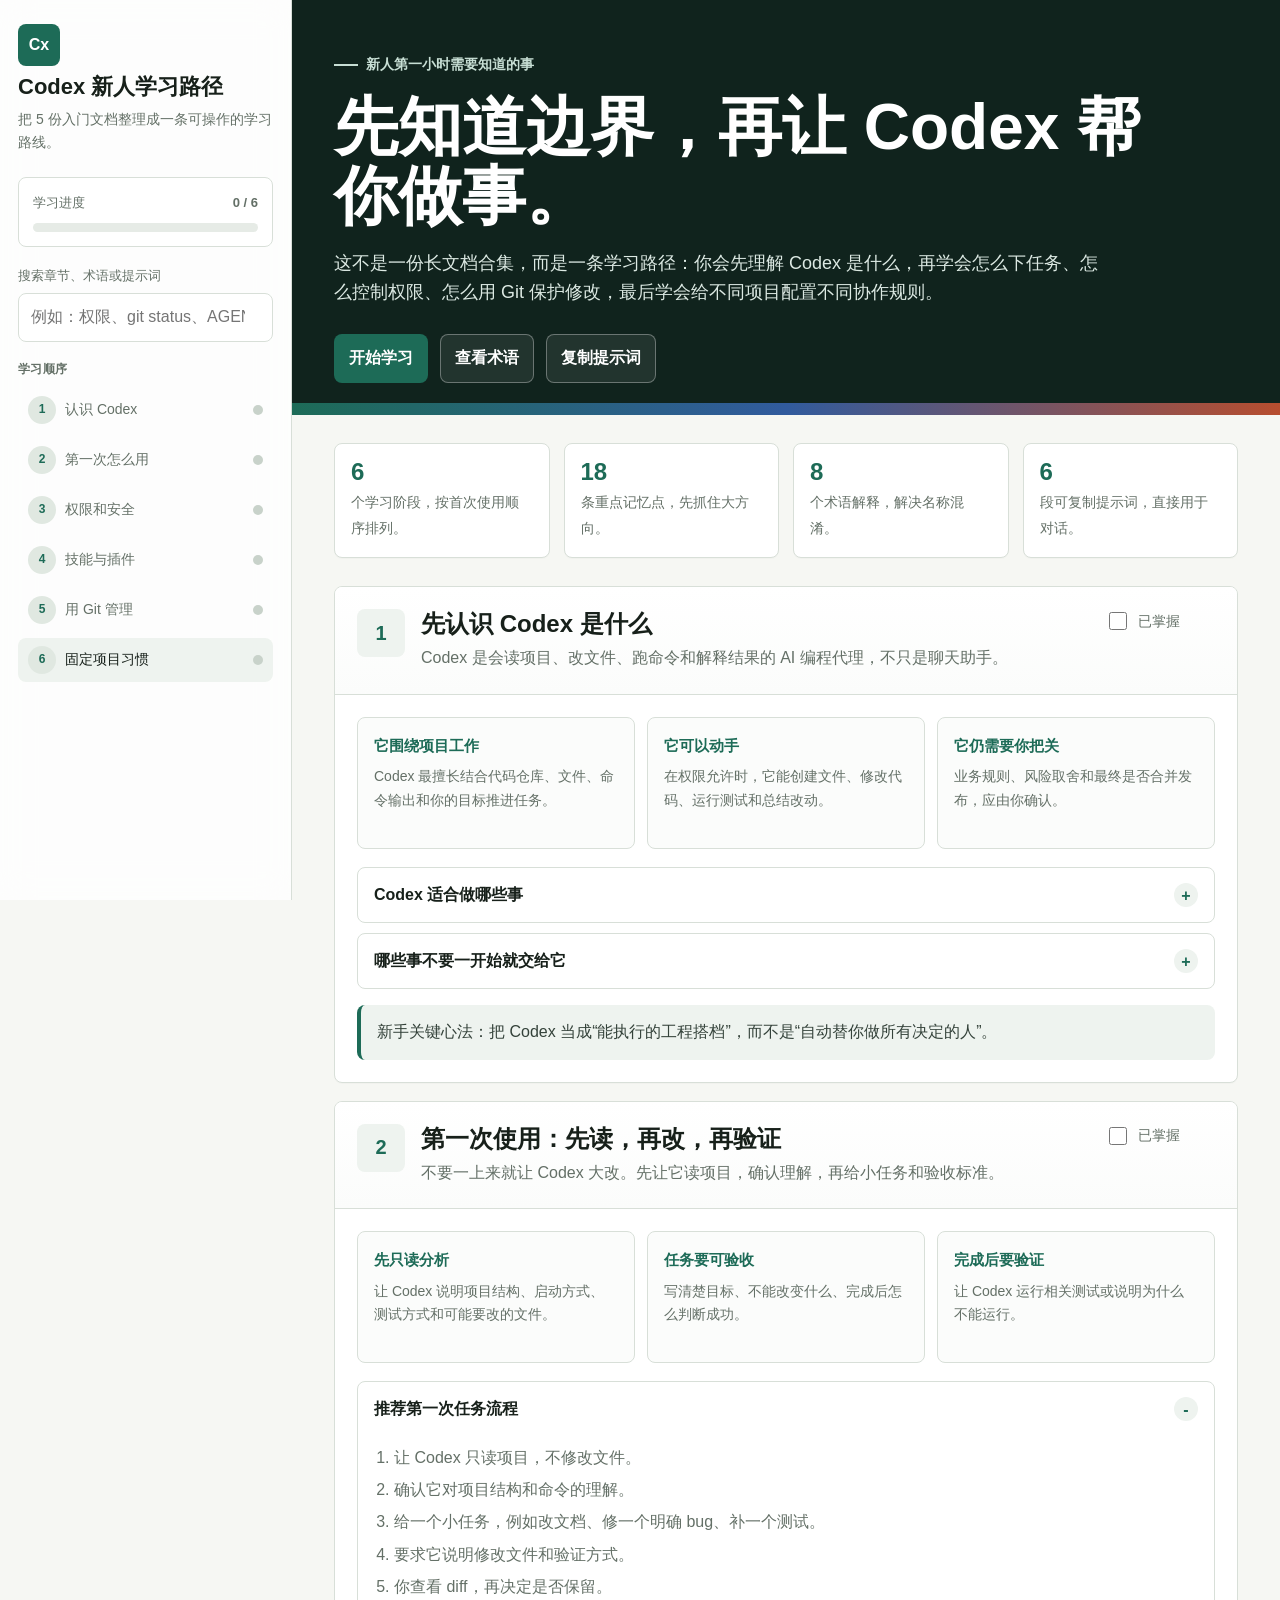
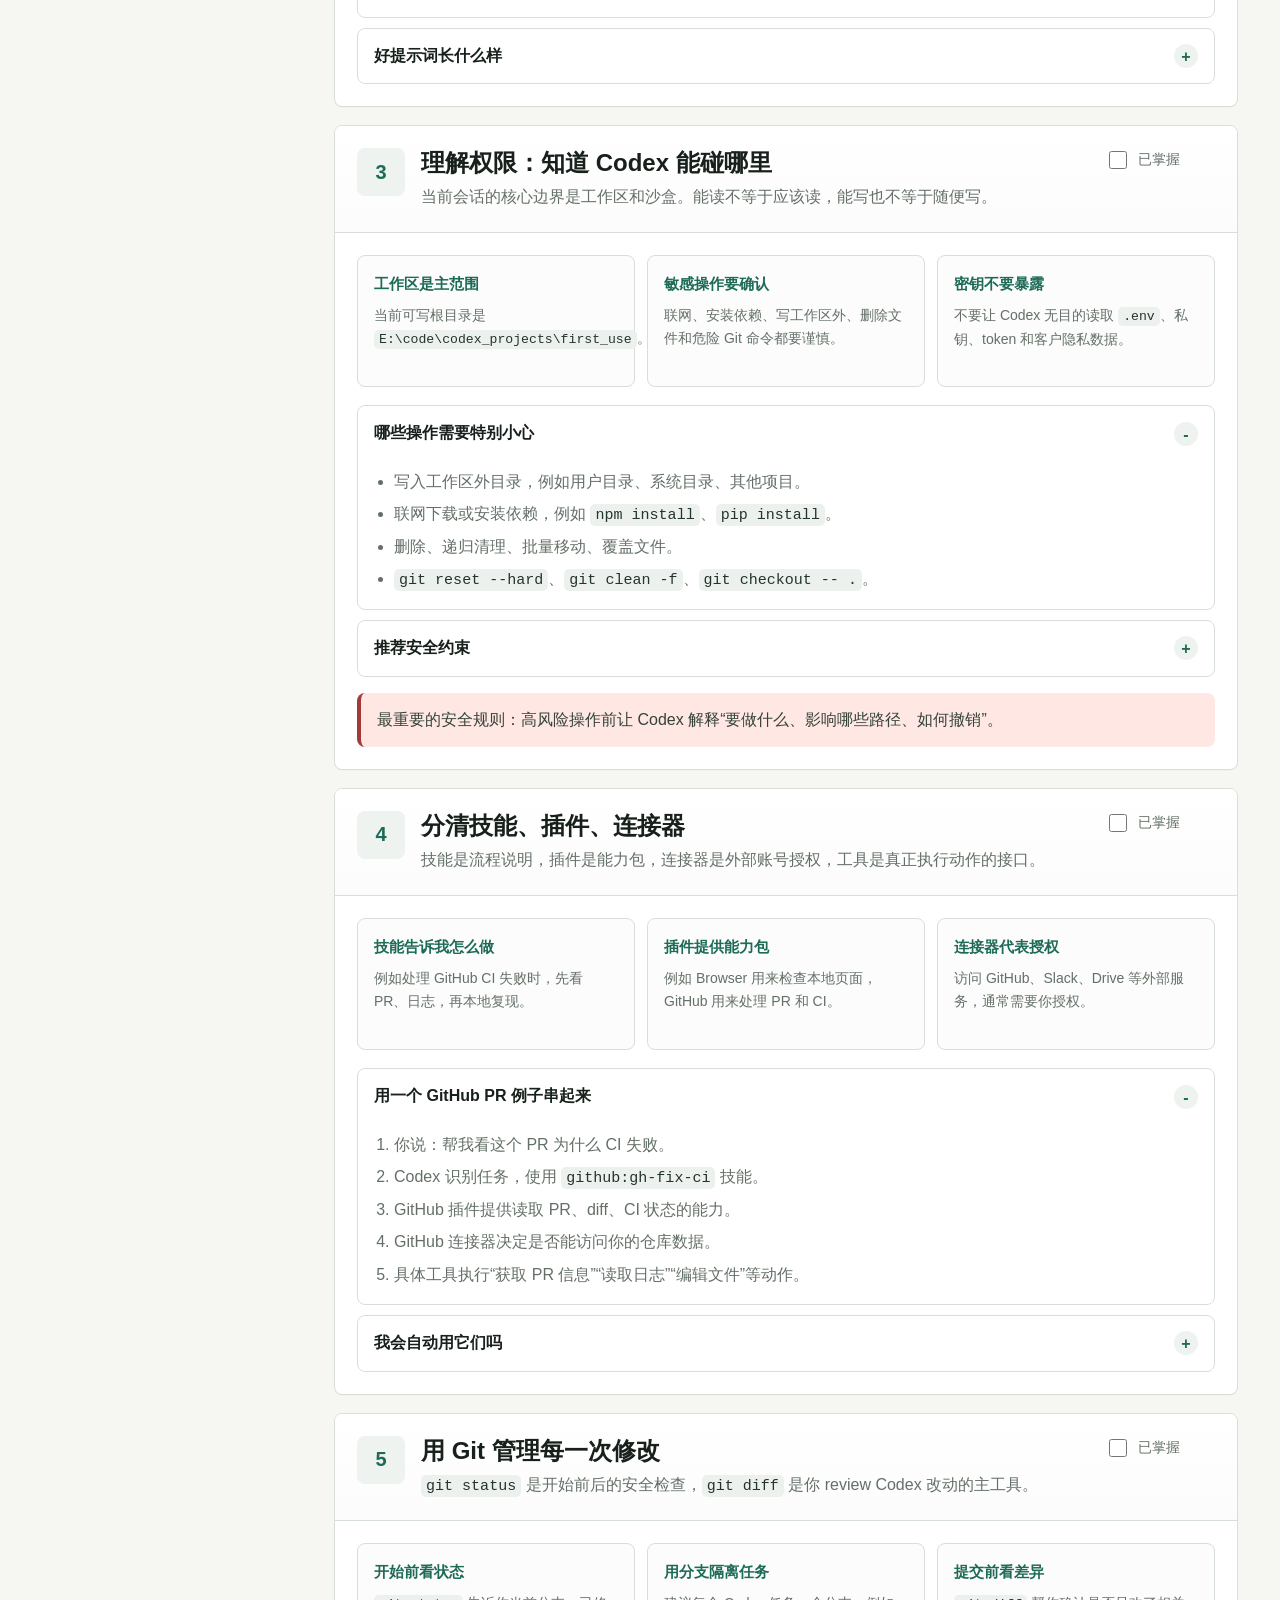
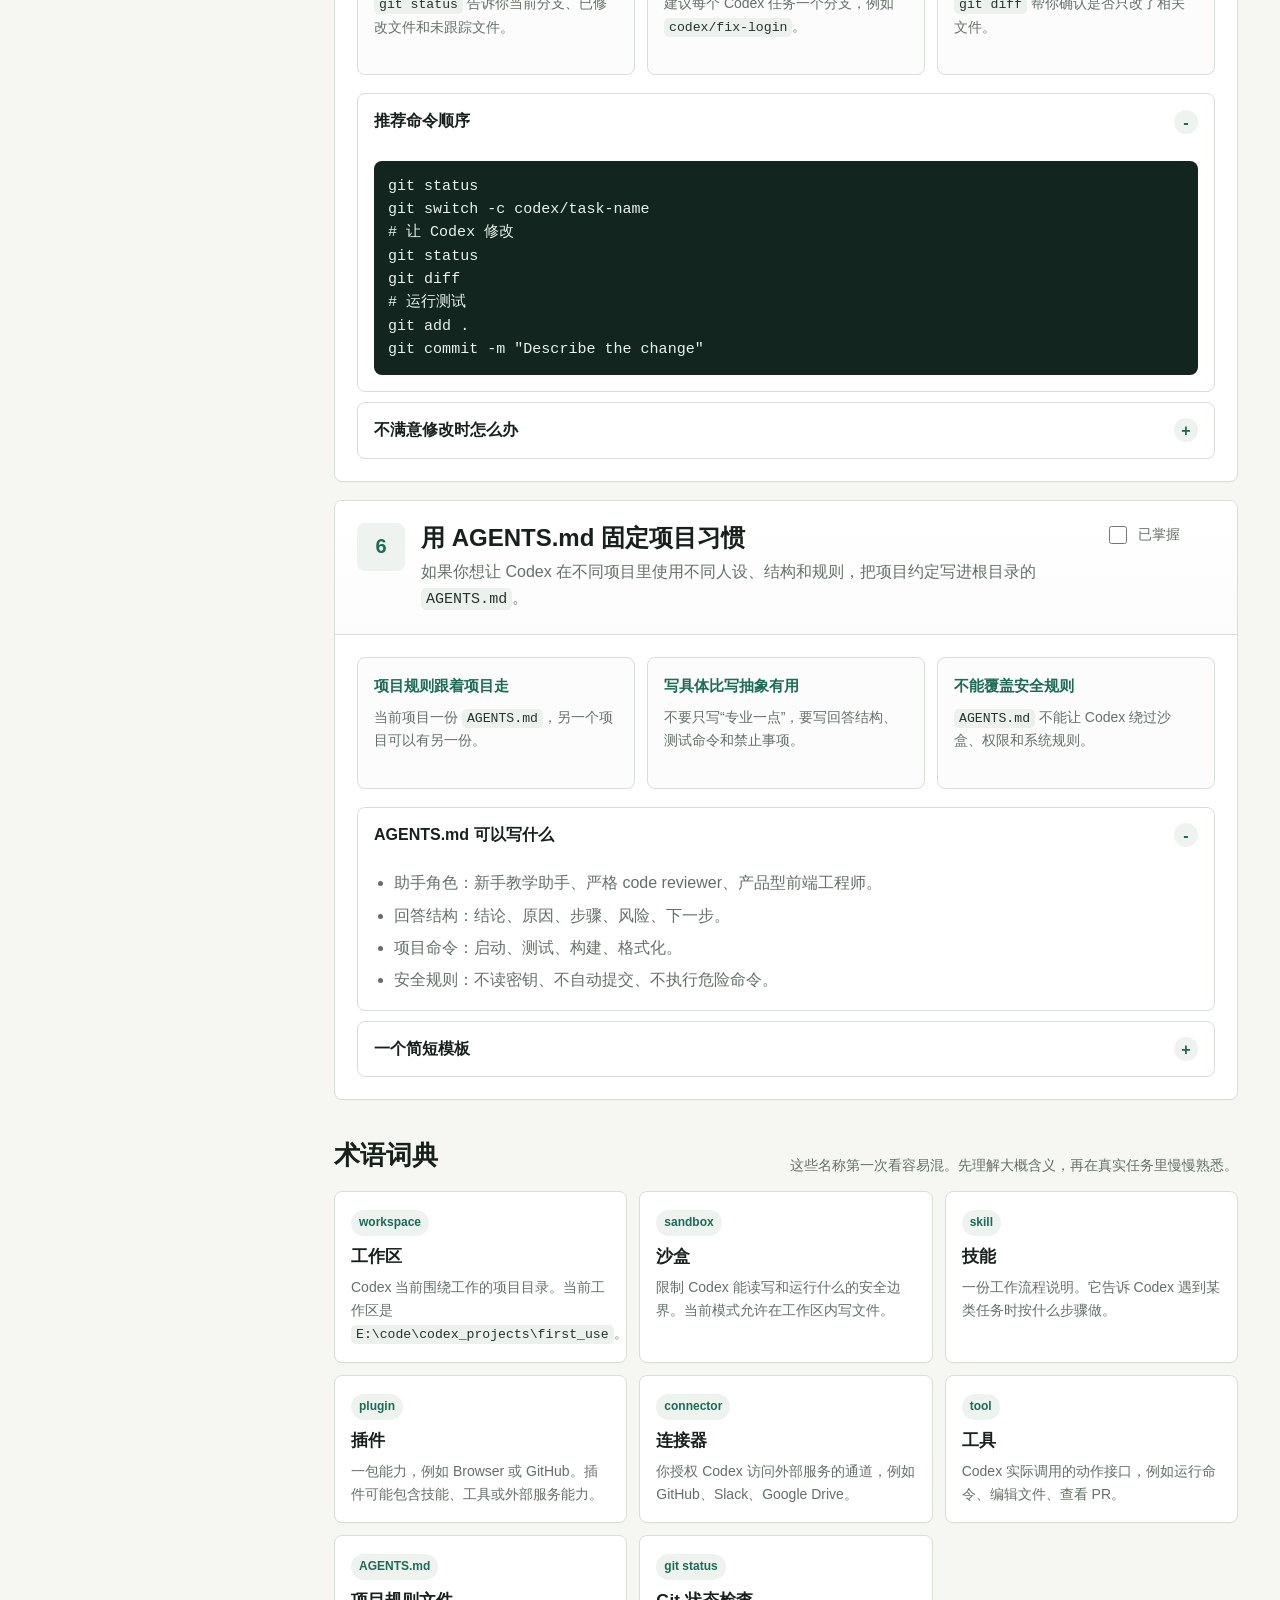
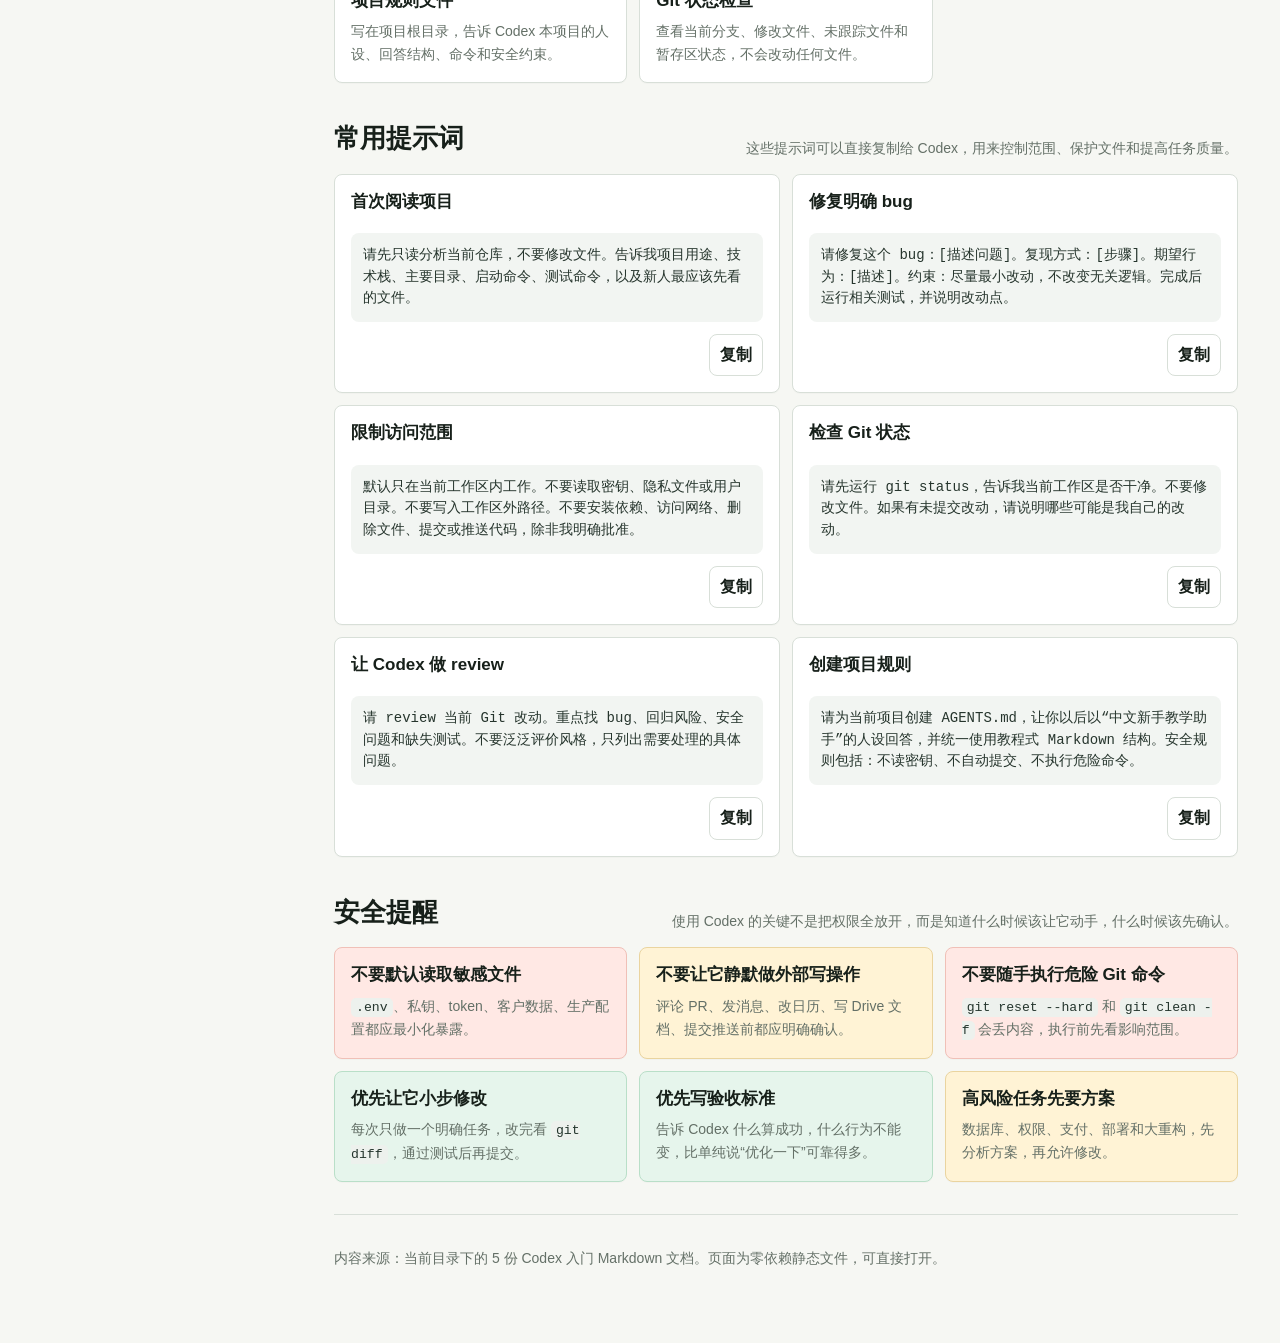
==== index.html @ 9e19f025 "Add Codex onboarding learning page" ====
<!doctype html>
<html lang="zh-CN">
<head>
  <meta charset="utf-8">
  <meta name="viewport" content="width=device-width, initial-scale=1">
  <title>Codex 新人学习路径</title>
  <style>
    :root {
      color-scheme: light;
      --bg: #f6f7f3;
      --surface: #ffffff;
      --surface-2: #eef3ef;
      --text: #17201a;
      --muted: #647067;
      --line: #d8dfd8;
      --accent: #1d6b57;
      --accent-2: #b74e2f;
      --accent-3: #315b9d;
      --warning: #8b4f00;
      --warning-bg: #fff3d5;
      --danger: #a23a3a;
      --danger-bg: #ffe8e4;
      --ok: #216a43;
      --ok-bg: #e6f5ec;
      --shadow: 0 18px 50px rgba(25, 42, 31, 0.1);
      --radius: 8px;
      --sidebar: 292px;
      font-family: "Microsoft YaHei", "PingFang SC", "Segoe UI", Arial, sans-serif;
    }

    * {
      box-sizing: border-box;
    }

    html {
      scroll-behavior: smooth;
    }

    body {
      margin: 0;
      background: var(--bg);
      color: var(--text);
      line-height: 1.65;
    }

    button,
    input {
      font: inherit;
    }

    a {
      color: inherit;
    }

    .app-shell {
      display: grid;
      grid-template-columns: var(--sidebar) minmax(0, 1fr);
      min-height: 100vh;
    }

    .sidebar {
      position: sticky;
      top: 0;
      height: 100vh;
      overflow: auto;
      padding: 24px 18px;
      border-right: 1px solid var(--line);
      background: rgba(255, 255, 255, 0.78);
      backdrop-filter: blur(16px);
    }

    .brand {
      display: grid;
      gap: 8px;
      margin-bottom: 22px;
    }

    .brand-mark {
      display: inline-grid;
      width: 42px;
      height: 42px;
      place-items: center;
      border-radius: var(--radius);
      background: var(--accent);
      color: #fff;
      font-weight: 800;
    }

    .brand h1 {
      margin: 0;
      font-size: 22px;
      line-height: 1.2;
      letter-spacing: 0;
    }

    .brand p {
      margin: 0;
      color: var(--muted);
      font-size: 14px;
    }

    .progress-panel {
      padding: 14px;
      margin-bottom: 18px;
      border: 1px solid var(--line);
      border-radius: var(--radius);
      background: var(--surface);
    }

    .progress-line {
      display: flex;
      justify-content: space-between;
      gap: 12px;
      margin-bottom: 10px;
      font-size: 13px;
      color: var(--muted);
    }

    .progress-track {
      height: 9px;
      overflow: hidden;
      border-radius: 999px;
      background: #e6ebe6;
    }

    .progress-bar {
      width: 0%;
      height: 100%;
      border-radius: inherit;
      background: linear-gradient(90deg, var(--accent), #3d8d72);
      transition: width 0.25s ease;
    }

    .search-box {
      margin-bottom: 18px;
    }

    .search-box label {
      display: block;
      margin-bottom: 7px;
      color: var(--muted);
      font-size: 13px;
    }

    .search-box input {
      width: 100%;
      min-height: 42px;
      padding: 10px 12px;
      border: 1px solid var(--line);
      border-radius: var(--radius);
      background: #fff;
      color: var(--text);
      outline: none;
    }

    .search-box input:focus {
      border-color: var(--accent);
      box-shadow: 0 0 0 3px rgba(29, 107, 87, 0.13);
    }

    .nav-title {
      margin: 18px 0 8px;
      color: var(--muted);
      font-size: 12px;
      font-weight: 700;
      letter-spacing: 0.04em;
      text-transform: uppercase;
    }

    .nav-list {
      display: grid;
      gap: 6px;
      margin: 0;
      padding: 0;
      list-style: none;
    }

    .nav-link {
      display: grid;
      grid-template-columns: 28px 1fr auto;
      align-items: center;
      gap: 9px;
      min-height: 42px;
      padding: 8px 10px;
      border-radius: var(--radius);
      text-decoration: none;
      color: var(--muted);
      font-size: 14px;
    }

    .nav-link:hover,
    .nav-link.active {
      background: var(--surface-2);
      color: var(--text);
    }

    .step-no {
      display: grid;
      width: 28px;
      height: 28px;
      place-items: center;
      border-radius: 50%;
      background: #e0e8e1;
      color: var(--accent);
      font-size: 12px;
      font-weight: 800;
    }

    .nav-check {
      width: 10px;
      height: 10px;
      border-radius: 50%;
      background: #c8d2ca;
    }

    .nav-link.done .nav-check {
      background: var(--ok);
    }

    .main {
      min-width: 0;
    }

    .hero {
      position: relative;
      overflow: hidden;
      padding: 48px 42px 32px;
      background: #10231d;
      color: #fff;
    }

    .hero::after {
      content: "";
      position: absolute;
      inset: auto 0 0;
      height: 12px;
      background: linear-gradient(90deg, var(--accent), var(--accent-3), var(--accent-2));
    }

    .hero-inner {
      position: relative;
      max-width: 1100px;
    }

    .eyebrow {
      display: inline-flex;
      align-items: center;
      gap: 8px;
      margin-bottom: 16px;
      color: #c7ded4;
      font-size: 14px;
      font-weight: 700;
    }

    .eyebrow::before {
      content: "";
      width: 24px;
      height: 2px;
      background: #c7ded4;
    }

    .hero h2 {
      max-width: 860px;
      margin: 0;
      font-size: clamp(32px, 5vw, 64px);
      line-height: 1.08;
      letter-spacing: 0;
    }

    .hero p {
      max-width: 780px;
      margin: 18px 0 0;
      color: #dce9e3;
      font-size: 18px;
    }

    .hero-actions {
      display: flex;
      flex-wrap: wrap;
      gap: 12px;
      margin-top: 26px;
    }

    .btn {
      display: inline-flex;
      align-items: center;
      justify-content: center;
      gap: 8px;
      min-height: 42px;
      padding: 10px 14px;
      border: 1px solid transparent;
      border-radius: var(--radius);
      background: var(--accent);
      color: #fff;
      cursor: pointer;
      text-decoration: none;
      font-weight: 700;
    }

    .btn.secondary {
      border-color: rgba(255, 255, 255, 0.32);
      background: rgba(255, 255, 255, 0.08);
    }

    .btn.ghost {
      border-color: var(--line);
      background: #fff;
      color: var(--text);
    }

    .btn:hover {
      filter: brightness(0.96);
    }

    .content {
      max-width: 1180px;
      margin: 0 auto;
      padding: 28px 42px 64px;
    }

    .quick-grid {
      display: grid;
      grid-template-columns: repeat(4, minmax(0, 1fr));
      gap: 14px;
      margin-bottom: 28px;
    }

    .metric-card,
    .section-card,
    .term-card,
    .prompt-card,
    .safety-card {
      border: 1px solid var(--line);
      border-radius: var(--radius);
      background: var(--surface);
      box-shadow: 0 1px 0 rgba(0, 0, 0, 0.02);
    }

    .metric-card {
      padding: 16px;
    }

    .metric-card strong {
      display: block;
      margin-bottom: 5px;
      color: var(--accent);
      font-size: 24px;
      line-height: 1;
    }

    .metric-card span {
      color: var(--muted);
      font-size: 14px;
    }

    .section-card {
      margin-bottom: 18px;
      overflow: hidden;
      scroll-margin-top: 18px;
    }

    .section-card.hidden,
    .term-card.hidden,
    .prompt-card.hidden {
      display: none;
    }

    .section-header {
      display: grid;
      grid-template-columns: auto 1fr auto;
      gap: 16px;
      align-items: start;
      padding: 22px;
      border-bottom: 1px solid var(--line);
      background: linear-gradient(180deg, #fff, #fbfcfb);
    }

    .section-number {
      display: grid;
      width: 48px;
      height: 48px;
      place-items: center;
      border-radius: var(--radius);
      background: var(--surface-2);
      color: var(--accent);
      font-size: 20px;
      font-weight: 900;
    }

    .section-title h3 {
      margin: 0 0 6px;
      font-size: 24px;
      line-height: 1.25;
      letter-spacing: 0;
    }

    .section-title p {
      margin: 0;
      color: var(--muted);
    }

    .done-control {
      display: inline-flex;
      align-items: center;
      gap: 8px;
      min-width: 110px;
      color: var(--muted);
      font-size: 14px;
      cursor: pointer;
      user-select: none;
    }

    .done-control input {
      width: 18px;
      height: 18px;
      accent-color: var(--accent);
    }

    .section-body {
      padding: 22px;
    }

    .remember-grid {
      display: grid;
      grid-template-columns: repeat(3, minmax(0, 1fr));
      gap: 12px;
      margin-bottom: 18px;
    }

    .remember-card {
      min-height: 132px;
      padding: 16px;
      border: 1px solid var(--line);
      border-radius: var(--radius);
      background: #fbfcfb;
    }

    .remember-card b {
      display: block;
      margin-bottom: 7px;
      color: var(--accent);
      font-size: 15px;
    }

    .remember-card p {
      margin: 0;
      color: var(--muted);
      font-size: 14px;
    }

    details {
      border: 1px solid var(--line);
      border-radius: var(--radius);
      background: #fff;
    }

    details + details {
      margin-top: 10px;
    }

    summary {
      display: flex;
      align-items: center;
      justify-content: space-between;
      gap: 12px;
      padding: 14px 16px;
      cursor: pointer;
      font-weight: 800;
      list-style: none;
    }

    summary::-webkit-details-marker {
      display: none;
    }

    summary::after {
      content: "+";
      display: grid;
      width: 24px;
      height: 24px;
      flex: 0 0 auto;
      place-items: center;
      border-radius: 50%;
      background: var(--surface-2);
      color: var(--accent);
      font-weight: 900;
    }

    details[open] summary::after {
      content: "-";
    }

    .detail-content {
      padding: 0 16px 16px;
      color: var(--muted);
    }

    .detail-content ul,
    .detail-content ol {
      margin: 8px 0 0;
      padding-left: 20px;
    }

    .detail-content li + li {
      margin-top: 6px;
    }

    code {
      padding: 2px 5px;
      border-radius: 5px;
      background: #edf1ed;
      color: #24352d;
      font-family: Consolas, "SFMono-Regular", Menlo, monospace;
      font-size: 0.94em;
    }

    pre {
      overflow: auto;
      margin: 12px 0 0;
      padding: 14px;
      border-radius: var(--radius);
      background: #12251e;
      color: #e9f3ed;
      line-height: 1.55;
    }

    pre code {
      padding: 0;
      background: transparent;
      color: inherit;
    }

    .callout {
      margin-top: 16px;
      padding: 14px 16px;
      border-left: 4px solid var(--accent);
      border-radius: var(--radius);
      background: var(--surface-2);
      color: #34423a;
    }

    .callout.warning {
      border-color: var(--warning);
      background: var(--warning-bg);
    }

    .callout.danger {
      border-color: var(--danger);
      background: var(--danger-bg);
    }

    .section-heading {
      display: flex;
      align-items: end;
      justify-content: space-between;
      gap: 16px;
      margin: 34px 0 14px;
    }

    .section-heading h3 {
      margin: 0;
      font-size: 26px;
      letter-spacing: 0;
    }

    .section-heading p {
      max-width: 620px;
      margin: 0;
      color: var(--muted);
      font-size: 14px;
    }

    .term-grid {
      display: grid;
      grid-template-columns: repeat(3, minmax(0, 1fr));
      gap: 12px;
    }

    .term-card {
      padding: 16px;
    }

    .term-card h4,
    .prompt-card h4,
    .safety-card h4 {
      margin: 0 0 8px;
      font-size: 17px;
      line-height: 1.3;
    }

    .term-card p,
    .prompt-card p,
    .safety-card p {
      margin: 0;
      color: var(--muted);
      font-size: 14px;
    }

    .term-tag {
      display: inline-flex;
      margin-bottom: 10px;
      padding: 3px 8px;
      border-radius: 999px;
      background: var(--surface-2);
      color: var(--accent);
      font-size: 12px;
      font-weight: 800;
    }

    .prompt-grid {
      display: grid;
      grid-template-columns: repeat(2, minmax(0, 1fr));
      gap: 12px;
    }

    .prompt-card {
      display: grid;
      gap: 12px;
      padding: 16px;
    }

    .prompt-text {
      padding: 12px;
      border-radius: var(--radius);
      background: #f2f5f2;
      color: #26352d;
      font-family: Consolas, "SFMono-Regular", Menlo, monospace;
      font-size: 14px;
      line-height: 1.55;
      white-space: pre-wrap;
    }

    .copy-row {
      display: flex;
      justify-content: space-between;
      gap: 10px;
      align-items: center;
    }

    .copy-status {
      min-height: 20px;
      color: var(--ok);
      font-size: 13px;
    }

    .copy-btn {
      min-height: 34px;
      padding: 7px 10px;
      border: 1px solid var(--line);
      border-radius: var(--radius);
      background: #fff;
      color: var(--text);
      cursor: pointer;
      font-weight: 700;
    }

    .safety-grid {
      display: grid;
      grid-template-columns: repeat(3, minmax(0, 1fr));
      gap: 12px;
    }

    .safety-card {
      padding: 16px;
    }

    .safety-card.danger {
      border-color: #f0c0b7;
      background: var(--danger-bg);
    }

    .safety-card.warning {
      border-color: #ead49f;
      background: var(--warning-bg);
    }

    .safety-card.ok {
      border-color: #b9dfc8;
      background: var(--ok-bg);
    }

    .empty-state {
      display: none;
      margin: 22px 0;
      padding: 18px;
      border: 1px dashed var(--line);
      border-radius: var(--radius);
      background: #fff;
      color: var(--muted);
      text-align: center;
    }

    .empty-state.show {
      display: block;
    }

    .footer {
      margin-top: 32px;
      padding-top: 18px;
      border-top: 1px solid var(--line);
      color: var(--muted);
      font-size: 14px;
    }

    @media (max-width: 980px) {
      .app-shell {
        display: block;
      }

      .sidebar {
        position: relative;
        height: auto;
        padding: 18px;
        border-right: 0;
        border-bottom: 1px solid var(--line);
      }

      .nav-list {
        grid-template-columns: repeat(2, minmax(0, 1fr));
      }

      .hero,
      .content {
        padding-left: 22px;
        padding-right: 22px;
      }

      .quick-grid,
      .remember-grid,
      .term-grid,
      .safety-grid {
        grid-template-columns: repeat(2, minmax(0, 1fr));
      }
    }

    @media (max-width: 680px) {
      .nav-list,
      .quick-grid,
      .remember-grid,
      .term-grid,
      .prompt-grid,
      .safety-grid {
        grid-template-columns: 1fr;
      }

      .hero {
        padding-top: 34px;
      }

      .section-header {
        grid-template-columns: 1fr;
      }

      .done-control {
        min-width: 0;
      }

      .section-heading {
        display: grid;
      }
    }
  </style>
</head>
<body>
  <div class="app-shell">
    <aside class="sidebar" aria-label="学习导航">
      <div class="brand">
        <div class="brand-mark">Cx</div>
        <h1>Codex 新人学习路径</h1>
        <p>把 5 份入门文档整理成一条可操作的学习路线。</p>
      </div>

      <div class="progress-panel" aria-live="polite">
        <div class="progress-line">
          <span>学习进度</span>
          <strong id="progressText">0 / 6</strong>
        </div>
        <div class="progress-track" aria-hidden="true">
          <div class="progress-bar" id="progressBar"></div>
        </div>
      </div>

      <div class="search-box">
        <label for="searchInput">搜索章节、术语或提示词</label>
        <input id="searchInput" type="search" placeholder="例如：权限、git status、AGENTS.md">
      </div>

      <div class="nav-title">学习顺序</div>
      <ol class="nav-list" id="navList">
        <li><a class="nav-link" href="#step-1" data-nav="step-1"><span class="step-no">1</span><span>认识 Codex</span><span class="nav-check"></span></a></li>
        <li><a class="nav-link" href="#step-2" data-nav="step-2"><span class="step-no">2</span><span>第一次怎么用</span><span class="nav-check"></span></a></li>
        <li><a class="nav-link" href="#step-3" data-nav="step-3"><span class="step-no">3</span><span>权限和安全</span><span class="nav-check"></span></a></li>
        <li><a class="nav-link" href="#step-4" data-nav="step-4"><span class="step-no">4</span><span>技能与插件</span><span class="nav-check"></span></a></li>
        <li><a class="nav-link" href="#step-5" data-nav="step-5"><span class="step-no">5</span><span>用 Git 管理</span><span class="nav-check"></span></a></li>
        <li><a class="nav-link" href="#step-6" data-nav="step-6"><span class="step-no">6</span><span>固定项目习惯</span><span class="nav-check"></span></a></li>
      </ol>
    </aside>

    <main class="main">
      <section class="hero">
        <div class="hero-inner">
          <div class="eyebrow">新人第一小时需要知道的事</div>
          <h2>先知道边界，再让 Codex 帮你做事。</h2>
          <p>这不是一份长文档合集，而是一条学习路径：你会先理解 Codex 是什么，再学会怎么下任务、怎么控制权限、怎么用 Git 保护修改，最后学会给不同项目配置不同协作规则。</p>
          <div class="hero-actions">
            <a class="btn" href="#step-1">开始学习</a>
            <a class="btn secondary" href="#terms">查看术语</a>
            <a class="btn secondary" href="#prompts">复制提示词</a>
          </div>
        </div>
      </section>

      <div class="content">
        <section class="quick-grid" aria-label="页面概览">
          <div class="metric-card"><strong>6</strong><span>个学习阶段，按首次使用顺序排列。</span></div>
          <div class="metric-card"><strong>18</strong><span>条重点记忆点，先抓住大方向。</span></div>
          <div class="metric-card"><strong>8</strong><span>个术语解释，解决名称混淆。</span></div>
          <div class="metric-card"><strong>6</strong><span>段可复制提示词，直接用于对话。</span></div>
        </section>

        <div id="emptyState" class="empty-state">没有匹配内容。试试搜索“权限”“插件”“Git”或“人设”。</div>

        <section id="step-1" class="section-card searchable" data-keywords="codex 是什么 coding agent 编程代理 能做什么 新人 入门">
          <div class="section-header">
            <div class="section-number">1</div>
            <div class="section-title">
              <h3>先认识 Codex 是什么</h3>
              <p>Codex 是会读项目、改文件、跑命令和解释结果的 AI 编程代理，不只是聊天助手。</p>
            </div>
            <label class="done-control"><input type="checkbox" data-step="step-1"> 已掌握</label>
          </div>
          <div class="section-body">
            <div class="remember-grid">
              <div class="remember-card"><b>它围绕项目工作</b><p>Codex 最擅长结合代码仓库、文件、命令输出和你的目标推进任务。</p></div>
              <div class="remember-card"><b>它可以动手</b><p>在权限允许时，它能创建文件、修改代码、运行测试和总结改动。</p></div>
              <div class="remember-card"><b>它仍需要你把关</b><p>业务规则、风险取舍和最终是否合并发布，应由你确认。</p></div>
            </div>
            <details>
              <summary>Codex 适合做哪些事</summary>
              <div class="detail-content">
                <ul>
                  <li>解释陌生项目结构、启动方式和关键模块。</li>
                  <li>修复明确 bug、补测试、改文档、做小到中等规模功能。</li>
                  <li>根据报错定位问题，运行相关检查并解释结果。</li>
                  <li>以 code review 视角找回归、安全、边界和测试缺口。</li>
                </ul>
              </div>
            </details>
            <details>
              <summary>哪些事不要一开始就交给它</summary>
              <div class="detail-content">
                <ul>
                  <li>完全模糊的产品方向，例如“帮我优化一下”。</li>
                  <li>无测试覆盖的核心账务、支付、权限和生产部署逻辑。</li>
                  <li>需要读取密钥、客户隐私或真实生产数据的任务。</li>
                </ul>
              </div>
            </details>
            <div class="callout">新手关键心法：把 Codex 当成“能执行的工程搭档”，而不是“自动替你做所有决定的人”。</div>
          </div>
        </section>

        <section id="step-2" class="section-card searchable" data-keywords="第一次 怎么用 提示词 验收标准 先读 再改 测试">
          <div class="section-header">
            <div class="section-number">2</div>
            <div class="section-title">
              <h3>第一次使用：先读，再改，再验证</h3>
              <p>不要一上来就让 Codex 大改。先让它读项目，确认理解，再给小任务和验收标准。</p>
            </div>
            <label class="done-control"><input type="checkbox" data-step="step-2"> 已掌握</label>
          </div>
          <div class="section-body">
            <div class="remember-grid">
              <div class="remember-card"><b>先只读分析</b><p>让 Codex 说明项目结构、启动方式、测试方式和可能要改的文件。</p></div>
              <div class="remember-card"><b>任务要可验收</b><p>写清楚目标、不能改变什么、完成后怎么判断成功。</p></div>
              <div class="remember-card"><b>完成后要验证</b><p>让 Codex 运行相关测试或说明为什么不能运行。</p></div>
            </div>
            <details open>
              <summary>推荐第一次任务流程</summary>
              <div class="detail-content">
                <ol>
                  <li>让 Codex 只读项目，不修改文件。</li>
                  <li>确认它对项目结构和命令的理解。</li>
                  <li>给一个小任务，例如改文档、修一个明确 bug、补一个测试。</li>
                  <li>要求它说明修改文件和验证方式。</li>
                  <li>你查看 diff，再决定是否保留。</li>
                </ol>
              </div>
            </details>
            <details>
              <summary>好提示词长什么样</summary>
              <div class="detail-content">
                <p>好的提示词包含目标、上下文、约束和验收标准。</p>
                <pre><code>请修复订单列表分页失效的问题。
复现方式：点击第 2 页后列表没有更新。
约束：不要改变现有视觉样式。
验收标准：页码、URL 和列表数据都正确更新，相关测试通过。</code></pre>
              </div>
            </details>
          </div>
        </section>

        <section id="step-3" class="section-card searchable" data-keywords="权限 安全 workspace sandbox 沙盒 可写目录 网络 密钥 删除 危险命令">
          <div class="section-header">
            <div class="section-number">3</div>
            <div class="section-title">
              <h3>理解权限：知道 Codex 能碰哪里</h3>
              <p>当前会话的核心边界是工作区和沙盒。能读不等于应该读，能写也不等于随便写。</p>
            </div>
            <label class="done-control"><input type="checkbox" data-step="step-3"> 已掌握</label>
          </div>
          <div class="section-body">
            <div class="remember-grid">
              <div class="remember-card"><b>工作区是主范围</b><p>当前可写根目录是 <code>E:\code\codex_projects\first_use</code>。</p></div>
              <div class="remember-card"><b>敏感操作要确认</b><p>联网、安装依赖、写工作区外、删除文件和危险 Git 命令都要谨慎。</p></div>
              <div class="remember-card"><b>密钥不要暴露</b><p>不要让 Codex 无目的读取 <code>.env</code>、私钥、token 和客户隐私数据。</p></div>
            </div>
            <details open>
              <summary>哪些操作需要特别小心</summary>
              <div class="detail-content">
                <ul>
                  <li>写入工作区外目录，例如用户目录、系统目录、其他项目。</li>
                  <li>联网下载或安装依赖，例如 <code>npm install</code>、<code>pip install</code>。</li>
                  <li>删除、递归清理、批量移动、覆盖文件。</li>
                  <li><code>git reset --hard</code>、<code>git clean -f</code>、<code>git checkout -- .</code>。</li>
                </ul>
              </div>
            </details>
            <details>
              <summary>推荐安全约束</summary>
              <div class="detail-content">
                <pre><code>默认只在当前工作区内工作。
不要读取密钥、隐私文件或用户目录。
不要安装依赖、访问网络、删除文件、提交或推送代码，除非我明确批准。
复杂任务先给方案，再执行。</code></pre>
              </div>
            </details>
            <div class="callout danger">最重要的安全规则：高风险操作前让 Codex 解释“要做什么、影响哪些路径、如何撤销”。</div>
          </div>
        </section>

        <section id="step-4" class="section-card searchable" data-keywords="技能 插件 连接器 skill plugin connector tool github browser 自动调用 授权">
          <div class="section-header">
            <div class="section-number">4</div>
            <div class="section-title">
              <h3>分清技能、插件、连接器</h3>
              <p>技能是流程说明，插件是能力包，连接器是外部账号授权，工具是真正执行动作的接口。</p>
            </div>
            <label class="done-control"><input type="checkbox" data-step="step-4"> 已掌握</label>
          </div>
          <div class="section-body">
            <div class="remember-grid">
              <div class="remember-card"><b>技能告诉我怎么做</b><p>例如处理 GitHub CI 失败时，先看 PR、日志，再本地复现。</p></div>
              <div class="remember-card"><b>插件提供能力包</b><p>例如 Browser 用来检查本地页面，GitHub 用来处理 PR 和 CI。</p></div>
              <div class="remember-card"><b>连接器代表授权</b><p>访问 GitHub、Slack、Drive 等外部服务，通常需要你授权。</p></div>
            </div>
            <details open>
              <summary>用一个 GitHub PR 例子串起来</summary>
              <div class="detail-content">
                <ol>
                  <li>你说：帮我看这个 PR 为什么 CI 失败。</li>
                  <li>Codex 识别任务，使用 <code>github:gh-fix-ci</code> 技能。</li>
                  <li>GitHub 插件提供读取 PR、diff、CI 状态的能力。</li>
                  <li>GitHub 连接器决定是否能访问你的仓库数据。</li>
                  <li>具体工具执行“获取 PR 信息”“读取日志”“编辑文件”等动作。</li>
                </ol>
              </div>
            </details>
            <details>
              <summary>我会自动用它们吗</summary>
              <div class="detail-content">
                <ul>
                  <li>任务明显需要时，会主动使用已有技能或插件。</li>
                  <li>你明确指定某个插件或连接器时，会优先按你的要求。</li>
                  <li>涉及外部写操作、安装、授权或敏感数据时，不应该静默执行。</li>
                  <li>当前能力不够时，会说明缺口，并在合适时请求安装或授权。</li>
                </ul>
              </div>
            </details>
          </div>
        </section>

        <section id="step-5" class="section-card searchable" data-keywords="git status git diff 分支 commit 提交 撤销 restore branch">
          <div class="section-header">
            <div class="section-number">5</div>
            <div class="section-title">
              <h3>用 Git 管理每一次修改</h3>
              <p><code>git status</code> 是开始前后的安全检查，<code>git diff</code> 是你 review Codex 改动的主工具。</p>
            </div>
            <label class="done-control"><input type="checkbox" data-step="step-5"> 已掌握</label>
          </div>
          <div class="section-body">
            <div class="remember-grid">
              <div class="remember-card"><b>开始前看状态</b><p><code>git status</code> 告诉你当前分支、已修改文件和未跟踪文件。</p></div>
              <div class="remember-card"><b>用分支隔离任务</b><p>建议每个 Codex 任务一个分支，例如 <code>codex/fix-login</code>。</p></div>
              <div class="remember-card"><b>提交前看差异</b><p><code>git diff</code> 帮你确认是否只改了相关文件。</p></div>
            </div>
            <details open>
              <summary>推荐命令顺序</summary>
              <div class="detail-content">
                <pre><code>git status
git switch -c codex/task-name
# 让 Codex 修改
git status
git diff
# 运行测试
git add .
git commit -m "Describe the change"</code></pre>
              </div>
            </details>
            <details>
              <summary>不满意修改时怎么办</summary>
              <div class="detail-content">
                <ul>
                  <li>丢掉某个文件未提交改动：<code>git restore path/to/file</code>。</li>
                  <li>预览会删除哪些未跟踪文件：<code>git clean -n</code>。</li>
                  <li><code>git clean -f</code> 和 <code>git reset --hard</code> 会丢内容，新手不要随手执行。</li>
                </ul>
              </div>
            </details>
          </div>
        </section>

        <section id="step-6" class="section-card searchable" data-keywords="AGENTS.md 人设 项目规则 回答结构 固定风格 上下文 输入">
          <div class="section-header">
            <div class="section-number">6</div>
            <div class="section-title">
              <h3>用 AGENTS.md 固定项目习惯</h3>
              <p>如果你想让 Codex 在不同项目里使用不同人设、结构和规则，把项目约定写进根目录的 <code>AGENTS.md</code>。</p>
            </div>
            <label class="done-control"><input type="checkbox" data-step="step-6"> 已掌握</label>
          </div>
          <div class="section-body">
            <div class="remember-grid">
              <div class="remember-card"><b>项目规则跟着项目走</b><p>当前项目一份 <code>AGENTS.md</code>，另一个项目可以有另一份。</p></div>
              <div class="remember-card"><b>写具体比写抽象有用</b><p>不要只写“专业一点”，要写回答结构、测试命令和禁止事项。</p></div>
              <div class="remember-card"><b>不能覆盖安全规则</b><p><code>AGENTS.md</code> 不能让 Codex 绕过沙盒、权限和系统规则。</p></div>
            </div>
            <details open>
              <summary>AGENTS.md 可以写什么</summary>
              <div class="detail-content">
                <ul>
                  <li>助手角色：新手教学助手、严格 code reviewer、产品型前端工程师。</li>
                  <li>回答结构：结论、原因、步骤、风险、下一步。</li>
                  <li>项目命令：启动、测试、构建、格式化。</li>
                  <li>安全规则：不读密钥、不自动提交、不执行危险命令。</li>
                </ul>
              </div>
            </details>
            <details>
              <summary>一个简短模板</summary>
              <div class="detail-content">
                <pre><code># AGENTS.md

## 助手角色
你是面向初学者的中文 Codex 教学助手。

## 回答风格
- 先给结论，再分步骤解释。
- 多用具体例子。
- 命令和文件名使用反引号。

## 安全规则
- 不要访问工作区外文件，除非用户明确要求。
- 不要安装依赖、删除文件、提交或推送，除非用户明确确认。</code></pre>
              </div>
            </details>
          </div>
        </section>

        <section id="terms" class="searchable" data-keywords="术语 词典 workspace sandbox connector skill plugin tool AGENTS.md git status">
          <div class="section-heading">
            <h3>术语词典</h3>
            <p>这些名称第一次看容易混。先理解大概含义，再在真实任务里慢慢熟悉。</p>
          </div>
          <div class="term-grid">
            <article class="term-card searchable" data-keywords="workspace 工作区 当前项目目录">
              <span class="term-tag">workspace</span>
              <h4>工作区</h4>
              <p>Codex 当前围绕工作的项目目录。当前工作区是 <code>E:\code\codex_projects\first_use</code>。</p>
            </article>
            <article class="term-card searchable" data-keywords="sandbox 沙盒 权限 可写目录">
              <span class="term-tag">sandbox</span>
              <h4>沙盒</h4>
              <p>限制 Codex 能读写和运行什么的安全边界。当前模式允许在工作区内写文件。</p>
            </article>
            <article class="term-card searchable" data-keywords="skill 技能 流程说明">
              <span class="term-tag">skill</span>
              <h4>技能</h4>
              <p>一份工作流程说明。它告诉 Codex 遇到某类任务时按什么步骤做。</p>
            </article>
            <article class="term-card searchable" data-keywords="plugin 插件 能力包 browser github">
              <span class="term-tag">plugin</span>
              <h4>插件</h4>
              <p>一包能力，例如 Browser 或 GitHub。插件可能包含技能、工具或外部服务能力。</p>
            </article>
            <article class="term-card searchable" data-keywords="connector 连接器 授权 外部账号">
              <span class="term-tag">connector</span>
              <h4>连接器</h4>
              <p>你授权 Codex 访问外部服务的通道，例如 GitHub、Slack、Google Drive。</p>
            </article>
            <article class="term-card searchable" data-keywords="tool 工具 执行动作">
              <span class="term-tag">tool</span>
              <h4>工具</h4>
              <p>Codex 实际调用的动作接口，例如运行命令、编辑文件、查看 PR。</p>
            </article>
            <article class="term-card searchable" data-keywords="AGENTS.md 项目规则 人设">
              <span class="term-tag">AGENTS.md</span>
              <h4>项目规则文件</h4>
              <p>写在项目根目录，告诉 Codex 本项目的人设、回答结构、命令和安全约束。</p>
            </article>
            <article class="term-card searchable" data-keywords="git status git diff">
              <span class="term-tag">git status</span>
              <h4>Git 状态检查</h4>
              <p>查看当前分支、修改文件、未跟踪文件和暂存区状态，不会改动任何文件。</p>
            </article>
          </div>
        </section>

        <section id="prompts" class="searchable" data-keywords="提示词 prompt 复制 安全 只读 修改 review git">
          <div class="section-heading">
            <h3>常用提示词</h3>
            <p>这些提示词可以直接复制给 Codex，用来控制范围、保护文件和提高任务质量。</p>
          </div>
          <div class="prompt-grid">
            <article class="prompt-card searchable" data-keywords="只读 分析 项目结构">
              <h4>首次阅读项目</h4>
              <div class="prompt-text">请先只读分析当前仓库，不要修改文件。告诉我项目用途、技术栈、主要目录、启动命令、测试命令，以及新人最应该先看的文件。</div>
              <div class="copy-row"><span class="copy-status"></span><button class="copy-btn" type="button">复制</button></div>
            </article>
            <article class="prompt-card searchable" data-keywords="修 bug 验收标准">
              <h4>修复明确 bug</h4>
              <div class="prompt-text">请修复这个 bug：[描述问题]。复现方式：[步骤]。期望行为：[描述]。约束：尽量最小改动，不改变无关逻辑。完成后运行相关测试，并说明改动点。</div>
              <div class="copy-row"><span class="copy-status"></span><button class="copy-btn" type="button">复制</button></div>
            </article>
            <article class="prompt-card searchable" data-keywords="权限 安全 外部目录">
              <h4>限制访问范围</h4>
              <div class="prompt-text">默认只在当前工作区内工作。不要读取密钥、隐私文件或用户目录。不要写入工作区外路径。不要安装依赖、访问网络、删除文件、提交或推送代码，除非我明确批准。</div>
              <div class="copy-row"><span class="copy-status"></span><button class="copy-btn" type="button">复制</button></div>
            </article>
            <article class="prompt-card searchable" data-keywords="git status diff 撤销">
              <h4>检查 Git 状态</h4>
              <div class="prompt-text">请先运行 git status，告诉我当前工作区是否干净。不要修改文件。如果有未提交改动，请说明哪些可能是我自己的改动。</div>
              <div class="copy-row"><span class="copy-status"></span><button class="copy-btn" type="button">复制</button></div>
            </article>
            <article class="prompt-card searchable" data-keywords="review 审查 风险">
              <h4>让 Codex 做 review</h4>
              <div class="prompt-text">请 review 当前 Git 改动。重点找 bug、回归风险、安全问题和缺失测试。不要泛泛评价风格，只列出需要处理的具体问题。</div>
              <div class="copy-row"><span class="copy-status"></span><button class="copy-btn" type="button">复制</button></div>
            </article>
            <article class="prompt-card searchable" data-keywords="AGENTS.md 人设 规则">
              <h4>创建项目规则</h4>
              <div class="prompt-text">请为当前项目创建 AGENTS.md，让你以后以“中文新手教学助手”的人设回答，并统一使用教程式 Markdown 结构。安全规则包括：不读密钥、不自动提交、不执行危险命令。</div>
              <div class="copy-row"><span class="copy-status"></span><button class="copy-btn" type="button">复制</button></div>
            </article>
          </div>
        </section>

        <section id="safety" class="searchable" data-keywords="安全 提醒 密钥 删除 提交 网络">
          <div class="section-heading">
            <h3>安全提醒</h3>
            <p>使用 Codex 的关键不是把权限全放开，而是知道什么时候该让它动手，什么时候该先确认。</p>
          </div>
          <div class="safety-grid">
            <article class="safety-card danger">
              <h4>不要默认读取敏感文件</h4>
              <p><code>.env</code>、私钥、token、客户数据、生产配置都应最小化暴露。</p>
            </article>
            <article class="safety-card warning">
              <h4>不要让它静默做外部写操作</h4>
              <p>评论 PR、发消息、改日历、写 Drive 文档、提交推送前都应明确确认。</p>
            </article>
            <article class="safety-card danger">
              <h4>不要随手执行危险 Git 命令</h4>
              <p><code>git reset --hard</code> 和 <code>git clean -f</code> 会丢内容，执行前先看影响范围。</p>
            </article>
            <article class="safety-card ok">
              <h4>优先让它小步修改</h4>
              <p>每次只做一个明确任务，改完看 <code>git diff</code>，通过测试后再提交。</p>
            </article>
            <article class="safety-card ok">
              <h4>优先写验收标准</h4>
              <p>告诉 Codex 什么算成功，什么行为不能变，比单纯说“优化一下”可靠得多。</p>
            </article>
            <article class="safety-card warning">
              <h4>高风险任务先要方案</h4>
              <p>数据库、权限、支付、部署和大重构，先分析方案，再允许修改。</p>
            </article>
          </div>
        </section>

        <footer class="footer">
          <p>内容来源：当前目录下的 5 份 Codex 入门 Markdown 文档。页面为零依赖静态文件，可直接打开。</p>
        </footer>
      </div>
    </main>
  </div>

  <script>
    const storageKey = "codex-learning-progress-v1";
    const checkboxes = Array.from(document.querySelectorAll("[data-step]"));
    const progressText = document.getElementById("progressText");
    const progressBar = document.getElementById("progressBar");
    const navLinks = Array.from(document.querySelectorAll("[data-nav]"));
    const searchInput = document.getElementById("searchInput");
    const searchableItems = Array.from(document.querySelectorAll(".searchable"));
    const emptyState = document.getElementById("emptyState");

    function loadProgress() {
      try {
        return JSON.parse(localStorage.getItem(storageKey)) || {};
      } catch {
        return {};
      }
    }

    function saveProgress(progress) {
      localStorage.setItem(storageKey, JSON.stringify(progress));
    }

    function syncProgress() {
      const progress = loadProgress();
      checkboxes.forEach((box) => {
        box.checked = Boolean(progress[box.dataset.step]);
      });
      const doneCount = checkboxes.filter((box) => box.checked).length;
      progressText.textContent = `${doneCount} / ${checkboxes.length}`;
      progressBar.style.width = `${(doneCount / checkboxes.length) * 100}%`;
      navLinks.forEach((link) => {
        link.classList.toggle("done", Boolean(progress[link.dataset.nav]));
      });
    }

    checkboxes.forEach((box) => {
      box.addEventListener("change", () => {
        const progress = loadProgress();
        progress[box.dataset.step] = box.checked;
        saveProgress(progress);
        syncProgress();
      });
    });

    function getTextForSearch(element) {
      return `${element.textContent} ${element.dataset.keywords || ""}`.toLowerCase();
    }

    function applySearch() {
      const query = searchInput.value.trim().toLowerCase();
      let visibleCount = 0;

      searchableItems.forEach((item) => {
        const isMatch = !query || getTextForSearch(item).includes(query);
        item.classList.toggle("hidden", !isMatch);
        if (isMatch && item.classList.contains("section-card")) visibleCount += 1;
      });

      const anyVisible = searchableItems.some((item) => !item.classList.contains("hidden"));
      emptyState.classList.toggle("show", !anyVisible);
    }

    searchInput.addEventListener("input", applySearch);

    const observedSections = Array.from(document.querySelectorAll(".section-card"));
    const observer = new IntersectionObserver((entries) => {
      entries.forEach((entry) => {
        if (!entry.isIntersecting) return;
        navLinks.forEach((link) => {
          link.classList.toggle("active", link.dataset.nav === entry.target.id);
        });
      });
    }, { rootMargin: "-35% 0px -55% 0px", threshold: 0 });

    observedSections.forEach((section) => observer.observe(section));

    async function copyText(text) {
      if (navigator.clipboard && window.isSecureContext) {
        await navigator.clipboard.writeText(text);
        return true;
      }

      const textarea = document.createElement("textarea");
      textarea.value = text;
      textarea.setAttribute("readonly", "");
      textarea.style.position = "fixed";
      textarea.style.left = "-9999px";
      document.body.appendChild(textarea);
      textarea.select();
      const copied = document.execCommand("copy");
      document.body.removeChild(textarea);
      if (!copied) throw new Error("copy command failed");
      return true;
    }

    document.querySelectorAll(".copy-btn").forEach((button) => {
      button.addEventListener("click", async () => {
        const card = button.closest(".prompt-card");
        const text = card.querySelector(".prompt-text").innerText;
        const status = card.querySelector(".copy-status");
        try {
          await copyText(text);
          status.textContent = "已复制";
        } catch {
          status.textContent = "复制失败，请手动选择文本";
        }
        window.setTimeout(() => {
          status.textContent = "";
        }, 1800);
      });
    });

    syncProgress();
  </script>
</body>
</html>
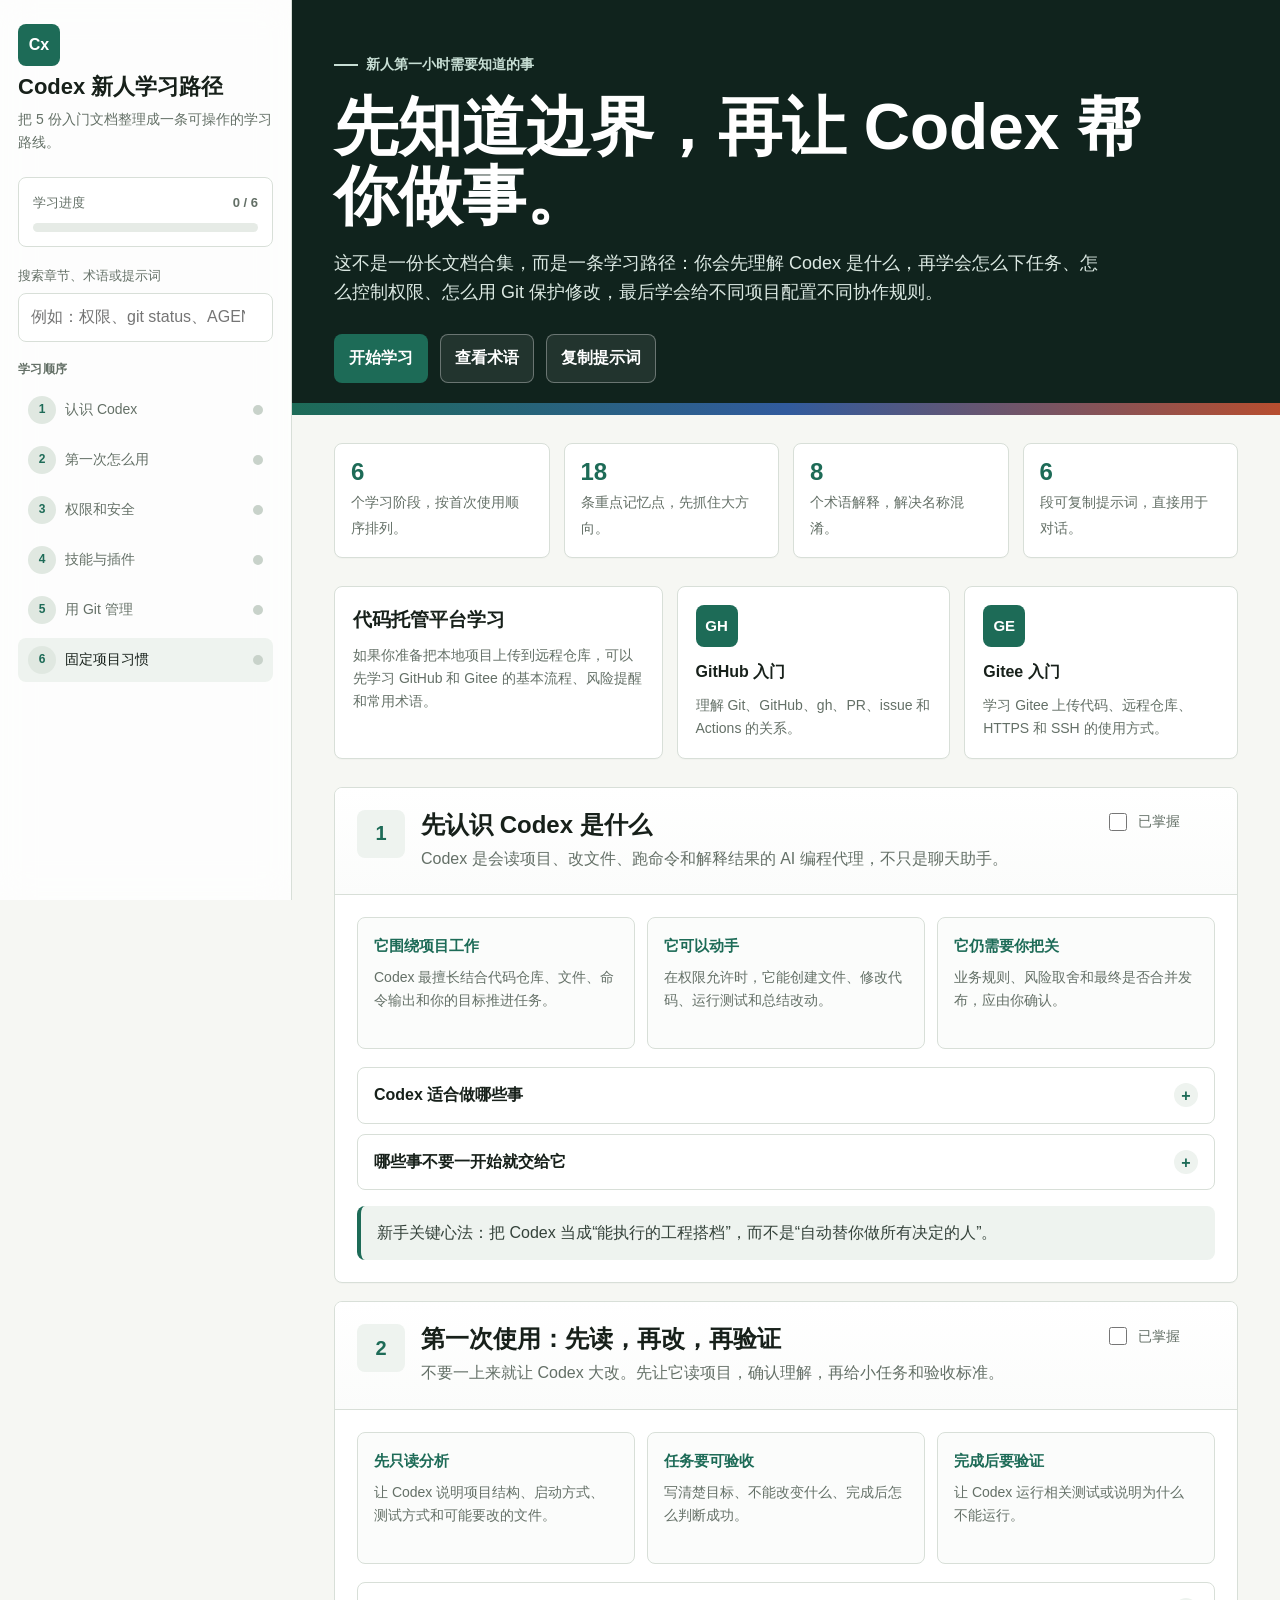
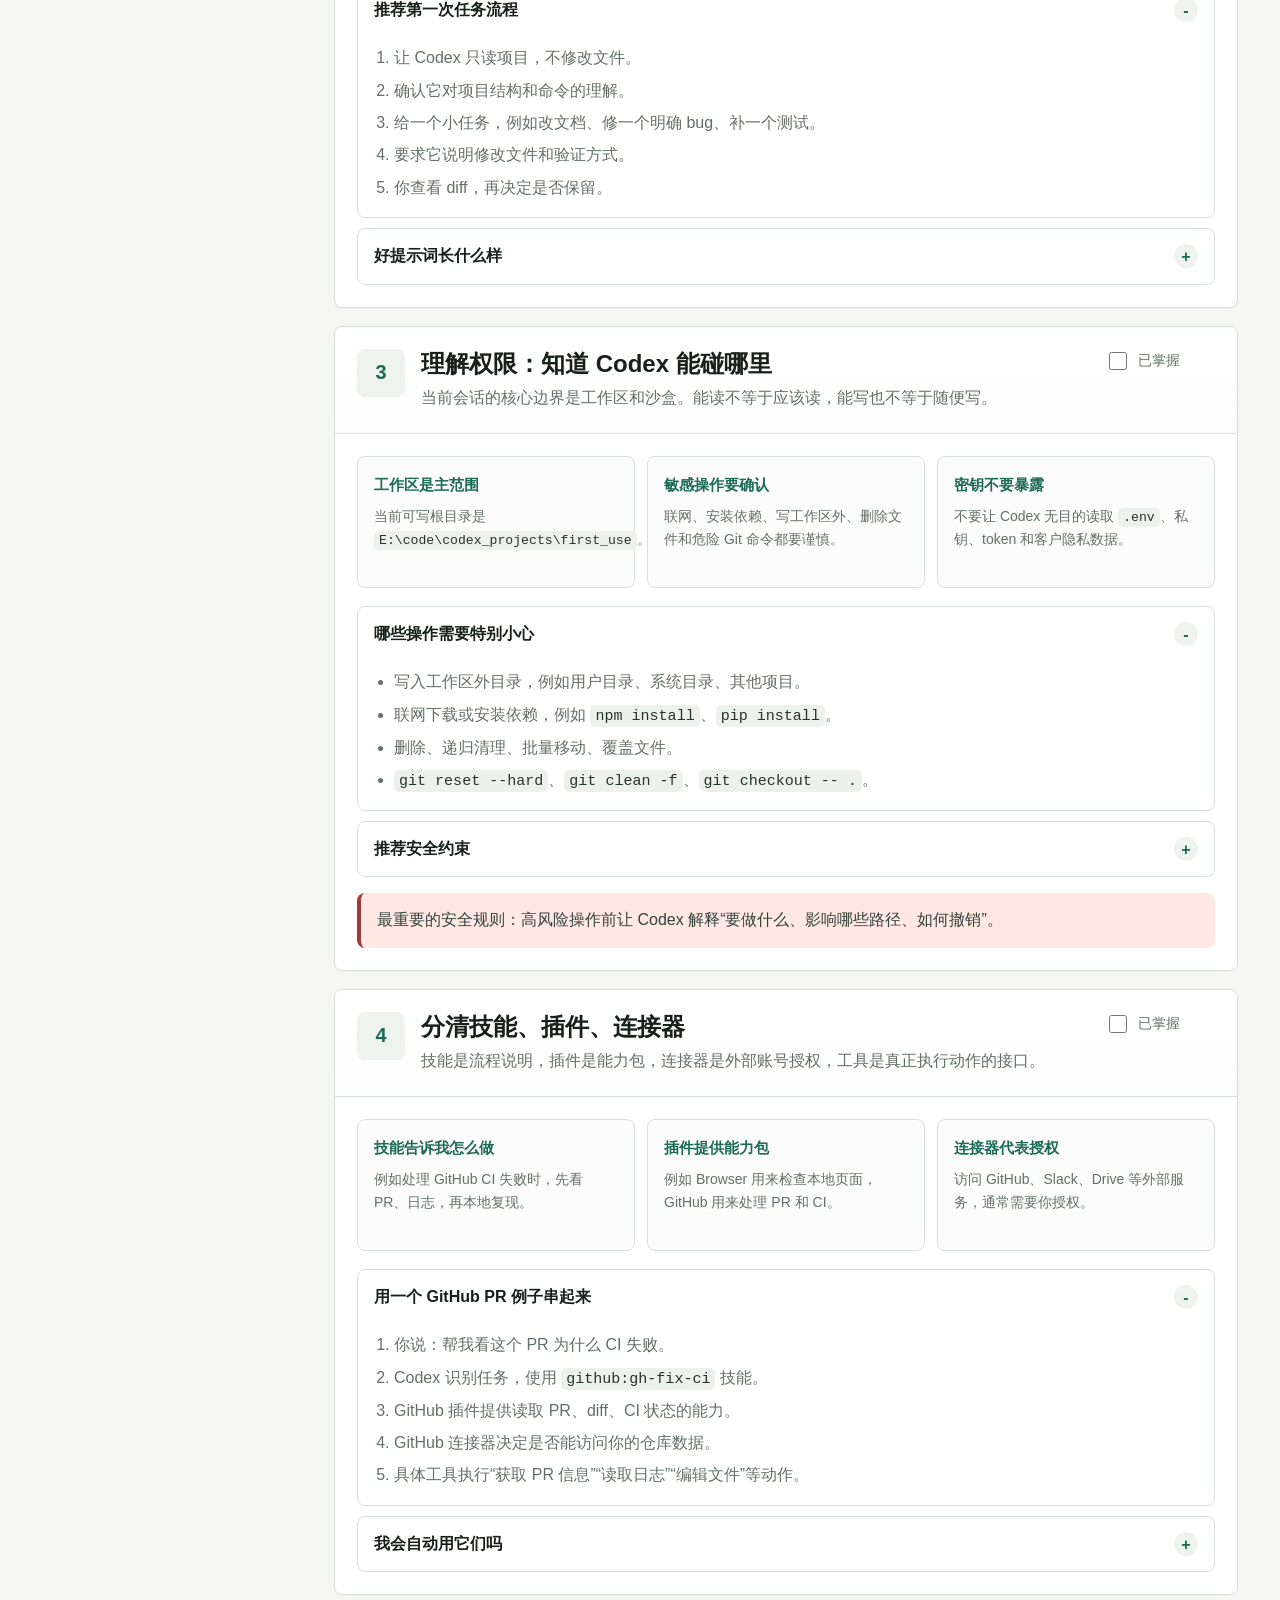
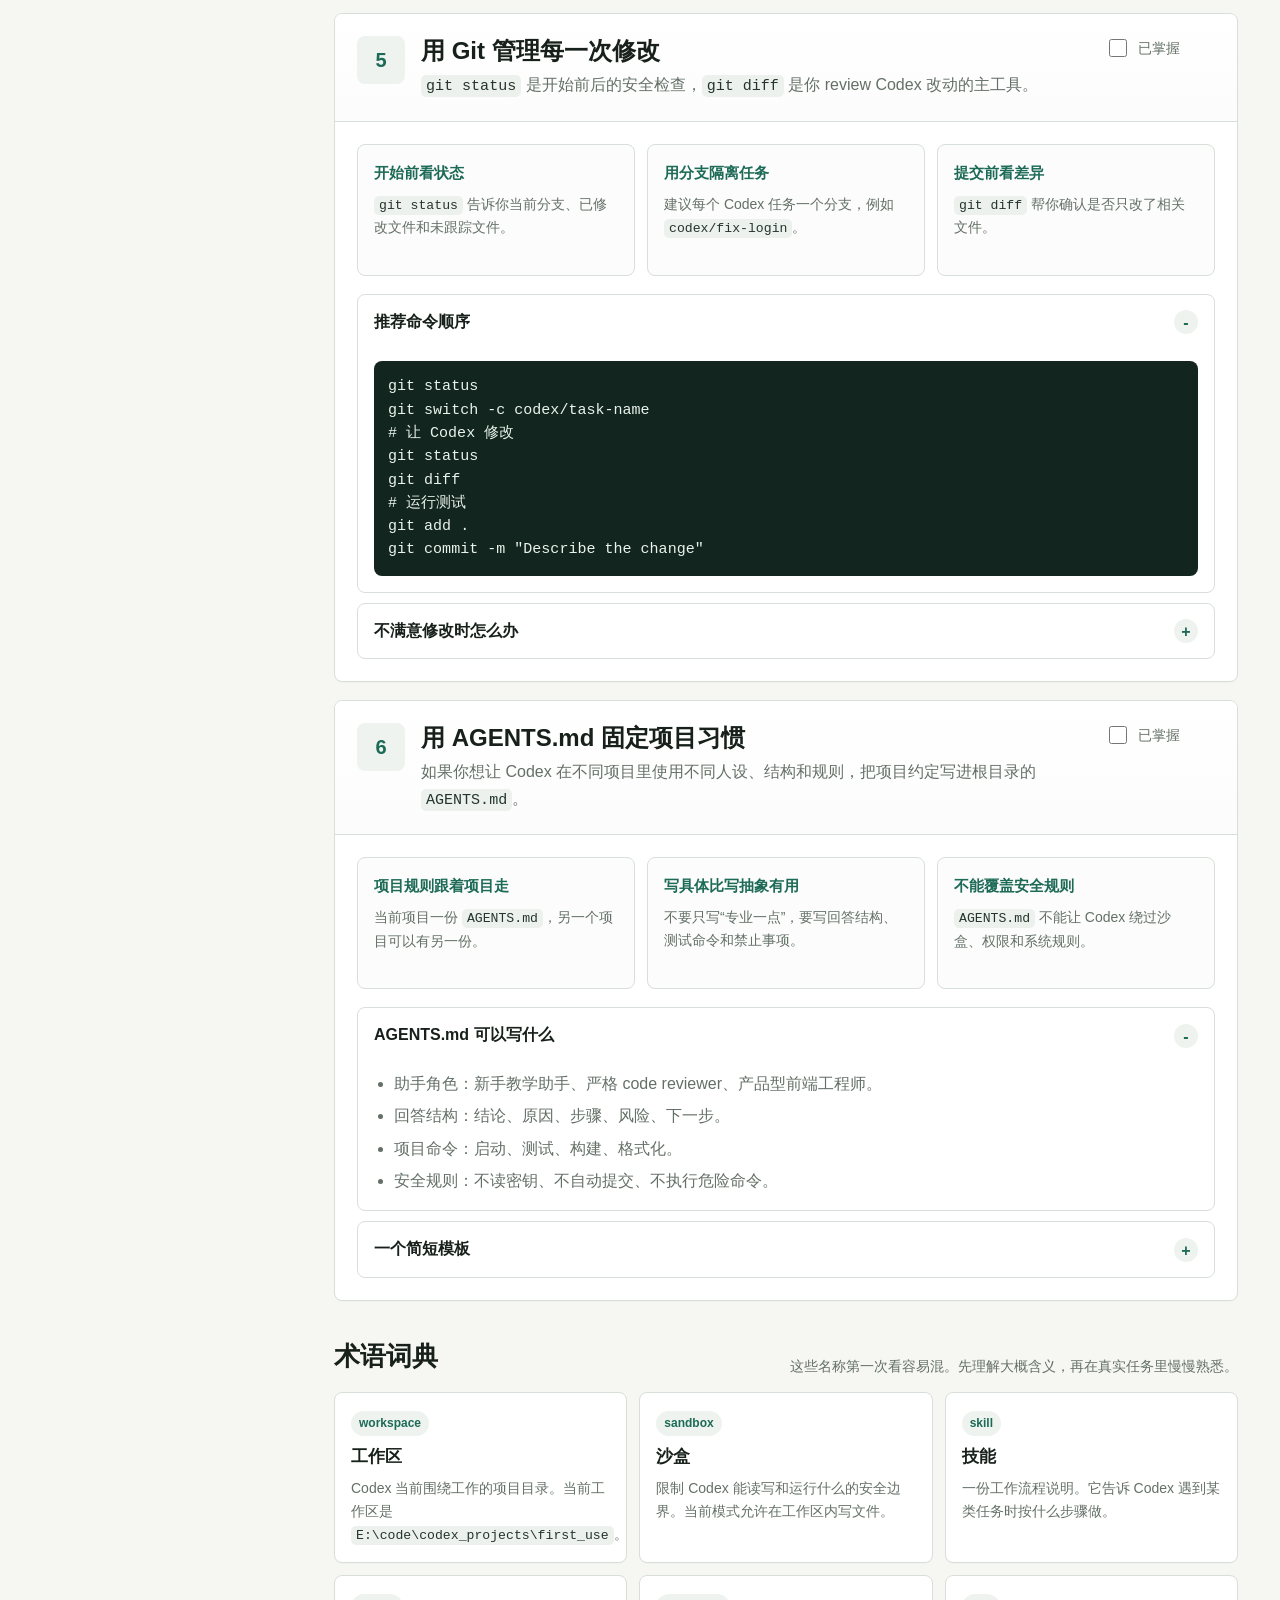
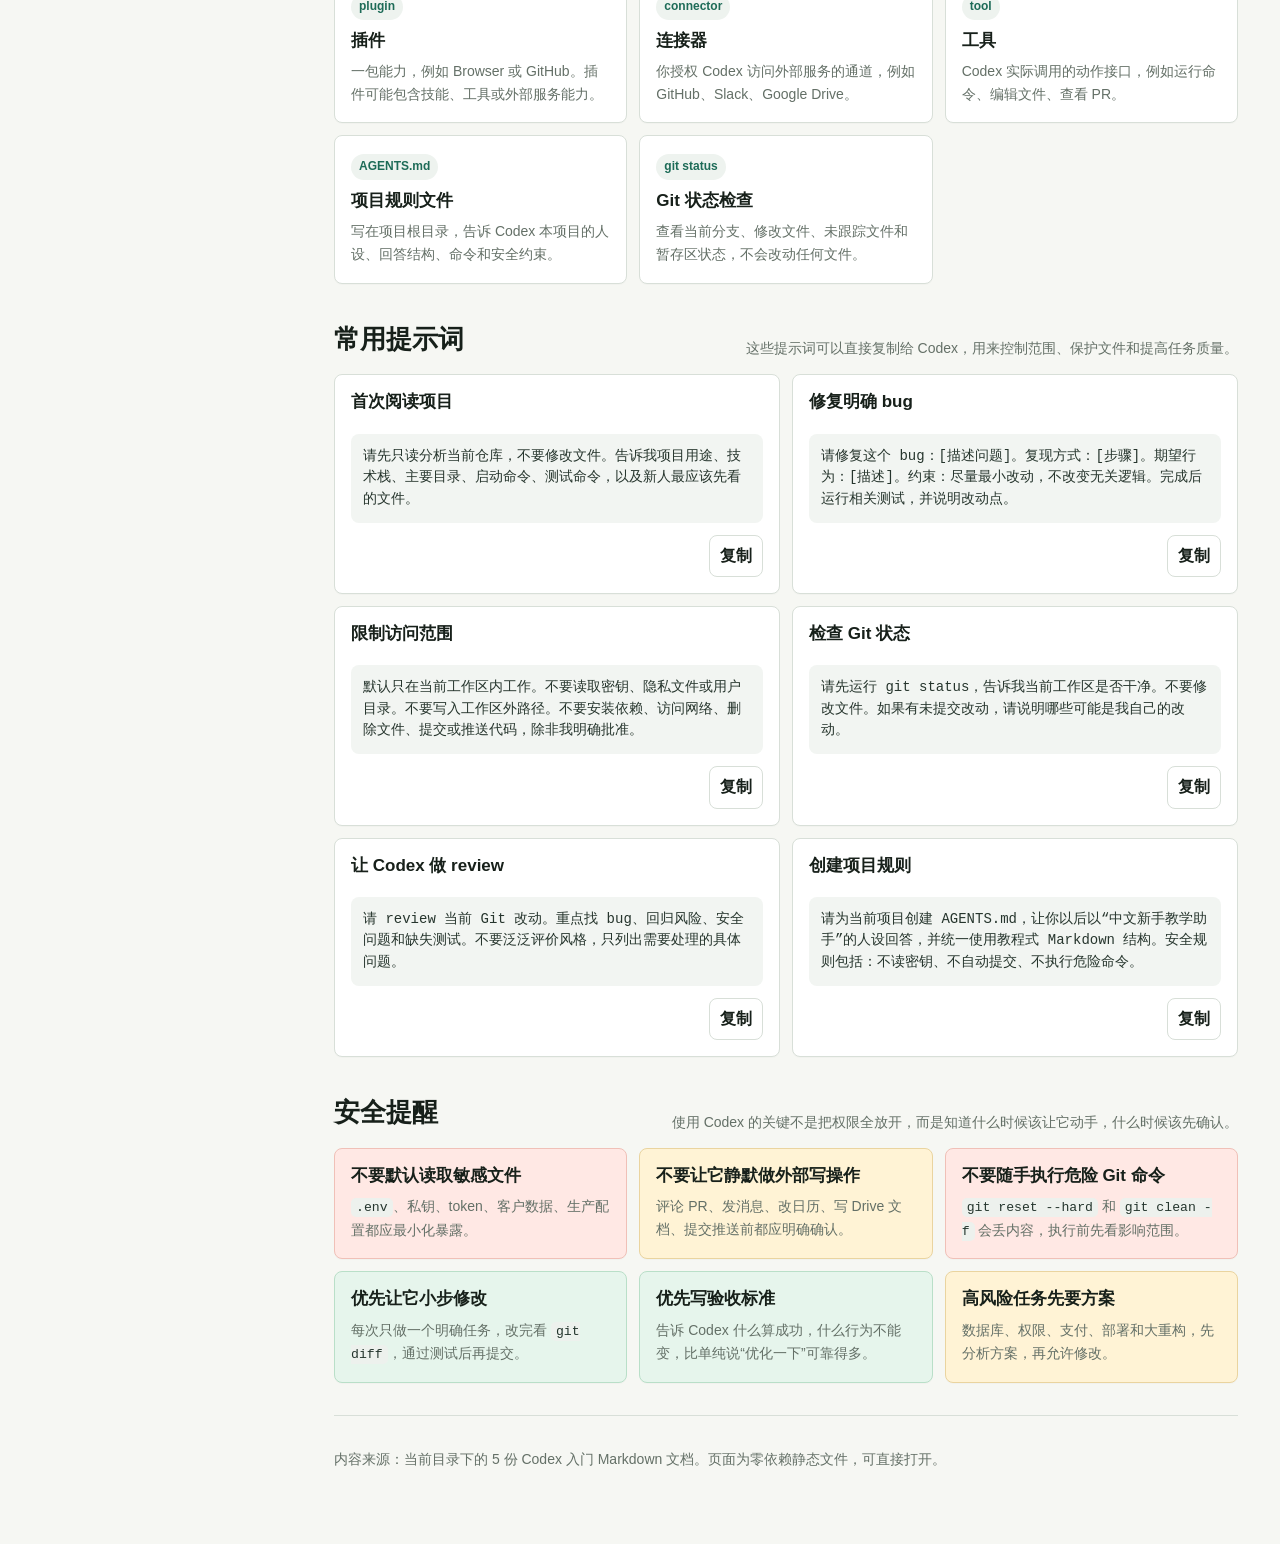
==== commit 1d95ea24: "Add GitHub and Gitee learning pages" ====
--- a/index.html
+++ b/index.html
@@ -353,6 +353,66 @@
       font-size: 14px;
     }
 
+    .platform-panel {
+      display: grid;
+      grid-template-columns: 1.2fr repeat(2, minmax(0, 1fr));
+      gap: 14px;
+      align-items: stretch;
+      margin-bottom: 28px;
+    }
+
+    .platform-intro,
+    .platform-link {
+      border: 1px solid var(--line);
+      border-radius: var(--radius);
+      background: var(--surface);
+      box-shadow: 0 1px 0 rgba(0, 0, 0, 0.02);
+    }
+
+    .platform-intro {
+      padding: 18px;
+    }
+
+    .platform-intro h3,
+    .platform-link h4 {
+      margin: 0;
+      letter-spacing: 0;
+    }
+
+    .platform-intro p,
+    .platform-link p {
+      margin: 8px 0 0;
+      color: var(--muted);
+      font-size: 14px;
+    }
+
+    .platform-link {
+      display: grid;
+      align-content: space-between;
+      min-height: 150px;
+      padding: 18px;
+      color: var(--text);
+      text-decoration: none;
+    }
+
+    .platform-link strong {
+      display: inline-flex;
+      align-items: center;
+      justify-content: center;
+      width: 42px;
+      height: 42px;
+      margin-bottom: 12px;
+      border-radius: var(--radius);
+      background: var(--accent);
+      color: #fff;
+      font-size: 15px;
+    }
+
+    .platform-link:hover {
+      border-color: rgba(29, 107, 87, 0.45);
+      box-shadow: 0 10px 28px rgba(25, 42, 31, 0.08);
+    }
+
     .section-card {
       margin-bottom: 18px;
       overflow: hidden;
@@ -726,6 +786,7 @@
       }
 
       .quick-grid,
+      .platform-panel,
       .remember-grid,
       .term-grid,
       .safety-grid {
@@ -736,6 +797,7 @@
     @media (max-width: 680px) {
       .nav-list,
       .quick-grid,
+      .platform-panel,
       .remember-grid,
       .term-grid,
       .prompt-grid,
@@ -816,6 +878,27 @@
           <div class="metric-card"><strong>18</strong><span>条重点记忆点，先抓住大方向。</span></div>
           <div class="metric-card"><strong>8</strong><span>个术语解释，解决名称混淆。</span></div>
           <div class="metric-card"><strong>6</strong><span>段可复制提示词，直接用于对话。</span></div>
+        </section>
+
+        <section class="platform-panel" aria-label="代码托管平台学习">
+          <div class="platform-intro">
+            <h3>代码托管平台学习</h3>
+            <p>如果你准备把本地项目上传到远程仓库，可以先学习 GitHub 和 Gitee 的基本流程、风险提醒和常用术语。</p>
+          </div>
+          <a class="platform-link" href="platform_guides/github.html">
+            <div>
+              <strong>GH</strong>
+              <h4>GitHub 入门</h4>
+              <p>理解 Git、GitHub、gh、PR、issue 和 Actions 的关系。</p>
+            </div>
+          </a>
+          <a class="platform-link" href="platform_guides/gitee.html">
+            <div>
+              <strong>GE</strong>
+              <h4>Gitee 入门</h4>
+              <p>学习 Gitee 上传代码、远程仓库、HTTPS 和 SSH 的使用方式。</p>
+            </div>
+          </a>
         </section>
 
         <div id="emptyState" class="empty-state">没有匹配内容。试试搜索“权限”“插件”“Git”或“人设”。</div>
